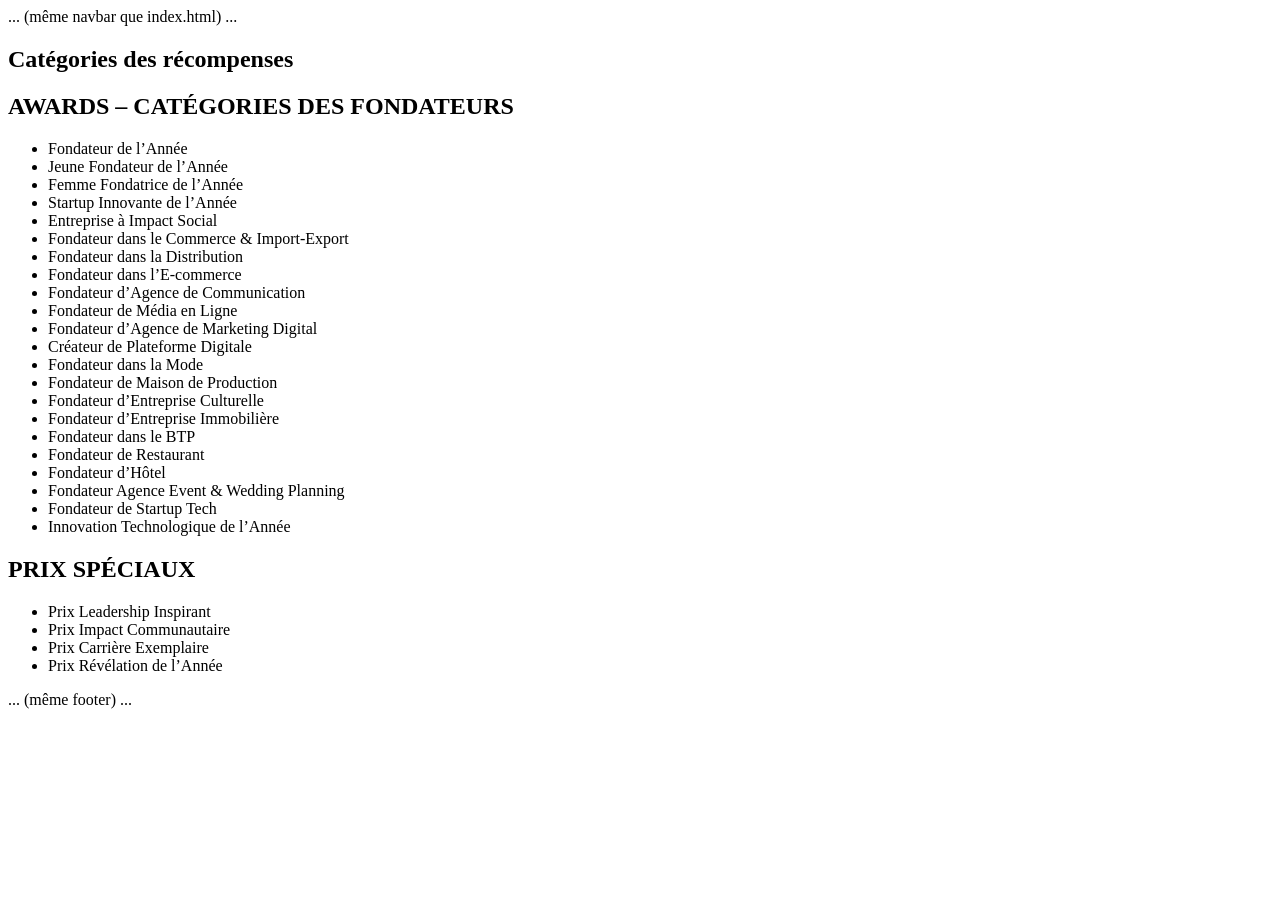
==== categories.html @ 62ddfc09 "Add files via upload" ====
<!DOCTYPE html>
<html lang="fr">
<head>
    <meta charset="UTF-8">
    <meta name="viewport" content="width=device-width, initial-scale=1.0">
    <title>Catégories - Founder Impact Awards RDC</title>
    <link rel="stylesheet" href="css/style.css">
    <link href="https://fonts.googleapis.com/css2?family=Poppins:wght@300;400;600;700&display=swap" rel="stylesheet">
</head>
<body>
    <header>... (même navbar que index.html) ...</header>

    <main>
        <section class="categories">
            <h1>Catégories des récompenses</h1>
            
            <h2>AWARDS – CATÉGORIES DES FONDATEURS</h2>
            <ul>
                <li>Fondateur de l’Année</li>
                <li>Jeune Fondateur de l’Année</li>
                <li>Femme Fondatrice de l’Année</li>
                <li>Startup Innovante de l’Année</li>
                <li>Entreprise à Impact Social</li>
                <li>Fondateur dans le Commerce & Import-Export</li>
                <li>Fondateur dans la Distribution</li>
                <li>Fondateur dans l’E-commerce</li>
                <li>Fondateur d’Agence de Communication</li>
                <li>Fondateur de Média en Ligne</li>
                <li>Fondateur d’Agence de Marketing Digital</li>
                <li>Créateur de Plateforme Digitale</li>
                <li>Fondateur dans la Mode</li>
                <li>Fondateur de Maison de Production</li>
                <li>Fondateur d’Entreprise Culturelle</li>
                <li>Fondateur d’Entreprise Immobilière</li>
                <li>Fondateur dans le BTP</li>
                <li>Fondateur de Restaurant</li>
                <li>Fondateur d’Hôtel</li>
                <li>Fondateur Agence Event & Wedding Planning</li>
                <li>Fondateur de Startup Tech</li>
                <li>Innovation Technologique de l’Année</li>
            </ul>

            <h2>PRIX SPÉCIAUX</h2>
            <ul>
                <li>Prix Leadership Inspirant</li>
                <li>Prix Impact Communautaire</li>
                <li>Prix Carrière Exemplaire</li>
                <li>Prix Révélation de l’Année</li>
            </ul>
        </section>
    </main>

    <footer>... (même footer) ...</footer>
    <script src="js/main.js"></script>
</body>
</html>
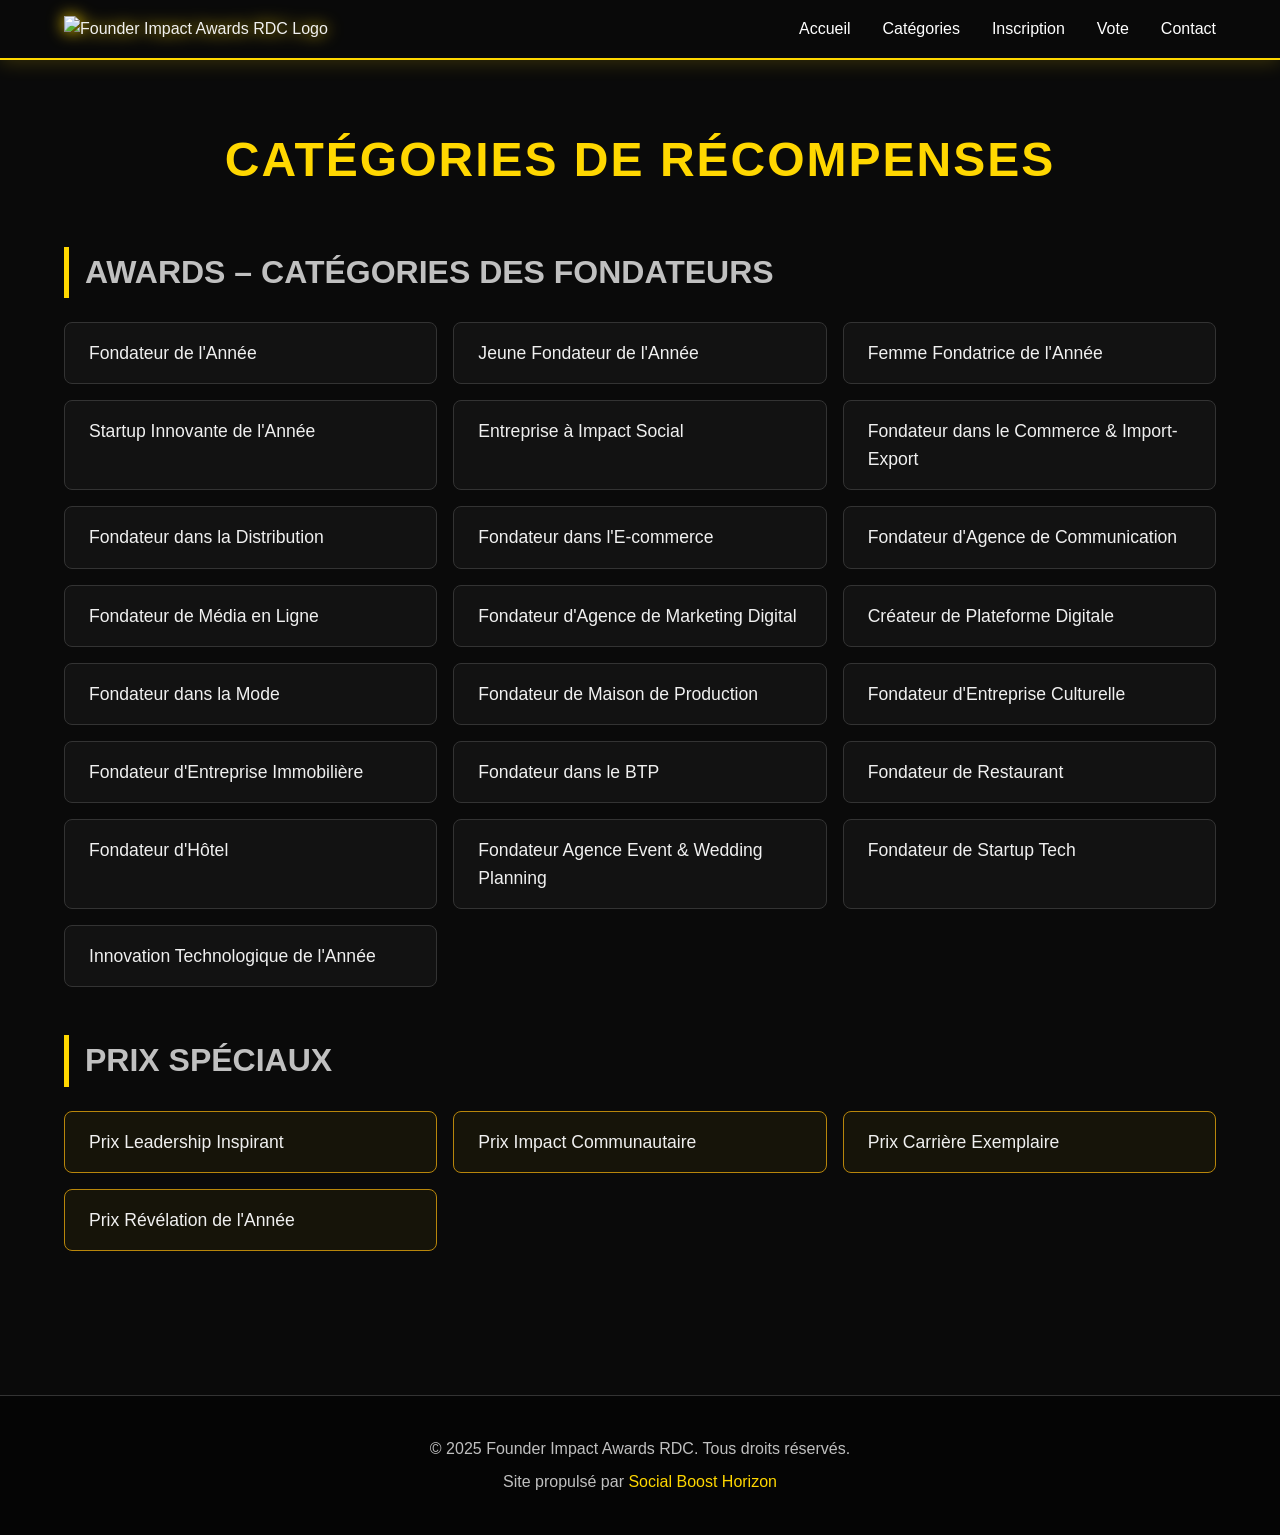
==== commit 612e9fed: "Add files via upload" ====
--- a/categories.html
+++ b/categories.html
@@ -4,53 +4,279 @@
     <meta charset="UTF-8">
     <meta name="viewport" content="width=device-width, initial-scale=1.0">
     <title>Catégories - Founder Impact Awards RDC</title>
-    <link rel="stylesheet" href="css/style.css">
-    <link href="https://fonts.googleapis.com/css2?family=Poppins:wght@300;400;600;700&display=swap" rel="stylesheet">
+    <!-- Firebase SDK -->
+    <script src="https://www.gstatic.com/firebasejs/9.6.1/firebase-app-compat.js"></script>
+    <script src="https://www.gstatic.com/firebasejs/9.6.1/firebase-database-compat.js"></script>
+    <script src="https://www.gstatic.com/firebasejs/9.6.1/firebase-storage-compat.js"></script>
+    <style>
+        /* Même style que index.html, avec quelques ajustements */
+        * {
+            margin: 0;
+            padding: 0;
+            box-sizing: border-box;
+        }
+
+        body {
+            font-family: 'Segoe UI', Tahoma, Geneva, Verdana, sans-serif;
+            background: #0a0a0a;
+            color: #f0f0f0;
+            line-height: 1.6;
+        }
+
+        .navbar {
+            display: flex;
+            justify-content: space-between;
+            align-items: center;
+            padding: 1rem 5%;
+            background: rgba(10, 10, 10, 0.95);
+            backdrop-filter: blur(10px);
+            position: fixed;
+            width: 100%;
+            top: 0;
+            z-index: 1000;
+            border-bottom: 2px solid #FFD700;
+            box-shadow: 0 2px 20px rgba(255, 215, 0, 0.2);
+        }
+
+        .logo img {
+            height: 50px;
+            filter: drop-shadow(0 0 8px gold);
+        }
+
+        .nav-links {
+            display: flex;
+            list-style: none;
+        }
+
+        .nav-links li {
+            margin-left: 2rem;
+        }
+
+        .nav-links a {
+            color: #fff;
+            text-decoration: none;
+            font-weight: 500;
+            transition: color 0.3s, text-shadow 0.3s;
+            position: relative;
+        }
+
+        .nav-links a:hover {
+            color: #FFD700;
+            text-shadow: 0 0 8px rgba(255, 215, 0, 0.5);
+        }
+
+        .nav-links a::after {
+            content: '';
+            position: absolute;
+            bottom: -5px;
+            left: 0;
+            width: 0%;
+            height: 2px;
+            background: #FFD700;
+            transition: width 0.3s;
+        }
+
+        .nav-links a:hover::after {
+            width: 100%;
+        }
+
+        .burger {
+            display: none;
+            flex-direction: column;
+            cursor: pointer;
+        }
+
+        .burger div {
+            width: 25px;
+            height: 3px;
+            background: #FFD700;
+            margin: 3px 0;
+            transition: 0.3s;
+        }
+
+        main {
+            margin-top: 90px;
+            padding: 2rem 5%;
+        }
+
+        h1 {
+            font-size: 3rem;
+            color: #FFD700;
+            text-align: center;
+            margin-bottom: 2rem;
+            text-transform: uppercase;
+            letter-spacing: 2px;
+        }
+
+        h2 {
+            font-size: 2rem;
+            color: #C0C0C0;
+            margin: 3rem 0 1.5rem;
+            border-left: 5px solid #FFD700;
+            padding-left: 1rem;
+        }
+
+        .categories-list {
+            display: grid;
+            grid-template-columns: repeat(auto-fill, minmax(300px, 1fr));
+            gap: 1rem;
+            margin-bottom: 3rem;
+        }
+
+        .category-item {
+            background: rgba(255,255,255,0.03);
+            padding: 1rem 1.5rem;
+            border-radius: 8px;
+            border: 1px solid #333;
+            transition: all 0.3s;
+            font-size: 1.1rem;
+            color: #f0f0f0;
+        }
+
+        .category-item:hover {
+            border-color: #FFD700;
+            transform: translateX(5px);
+            box-shadow: 0 5px 15px rgba(255,215,0,0.1);
+        }
+
+        .special {
+            background: rgba(255,215,0,0.05);
+            border-color: #B8860B;
+        }
+
+        footer {
+            background: #050505;
+            padding: 2rem 5%;
+            text-align: center;
+            border-top: 1px solid #333;
+            margin-top: 4rem;
+        }
+
+        footer p {
+            color: #C0C0C0;
+            margin: 0.5rem 0;
+        }
+
+        footer a {
+            color: #FFD700;
+            text-decoration: none;
+        }
+
+        @media (max-width: 768px) {
+            .nav-links {
+                display: none;
+                flex-direction: column;
+                width: 100%;
+                background: rgba(10, 10, 10, 0.98);
+                position: absolute;
+                top: 70px;
+                left: 0;
+                padding: 2rem;
+                border-bottom: 2px solid #FFD700;
+            }
+            .nav-links.active {
+                display: flex;
+            }
+            .nav-links li {
+                margin: 1rem 0;
+            }
+            .burger {
+                display: flex;
+            }
+            h1 {
+                font-size: 2rem;
+            }
+        }
+    </style>
 </head>
 <body>
-    <header>... (même navbar que index.html) ...</header>
+    <nav class="navbar">
+        <div class="logo">
+            <img src="https://raw.githubusercontent.com/exaucenapopolo/Funder-impact-Drc/refs/heads/main/IMG-20260314-WA0050.jpg" alt="Founder Impact Awards RDC Logo">
+        </div>
+        <ul class="nav-links">
+            <li><a href="index.html">Accueil</a></li>
+            <li><a href="categories.html">Catégories</a></li>
+            <li><a href="register.html">Inscription</a></li>
+            <li><a href="vote.html">Vote</a></li>
+            <li><a href="contact.html">Contact</a></li>
+        </ul>
+        <div class="burger">
+            <div></div>
+            <div></div>
+            <div></div>
+        </div>
+    </nav>
 
     <main>
-        <section class="categories">
-            <h1>Catégories des récompenses</h1>
-            
-            <h2>AWARDS – CATÉGORIES DES FONDATEURS</h2>
-            <ul>
-                <li>Fondateur de l’Année</li>
-                <li>Jeune Fondateur de l’Année</li>
-                <li>Femme Fondatrice de l’Année</li>
-                <li>Startup Innovante de l’Année</li>
-                <li>Entreprise à Impact Social</li>
-                <li>Fondateur dans le Commerce & Import-Export</li>
-                <li>Fondateur dans la Distribution</li>
-                <li>Fondateur dans l’E-commerce</li>
-                <li>Fondateur d’Agence de Communication</li>
-                <li>Fondateur de Média en Ligne</li>
-                <li>Fondateur d’Agence de Marketing Digital</li>
-                <li>Créateur de Plateforme Digitale</li>
-                <li>Fondateur dans la Mode</li>
-                <li>Fondateur de Maison de Production</li>
-                <li>Fondateur d’Entreprise Culturelle</li>
-                <li>Fondateur d’Entreprise Immobilière</li>
-                <li>Fondateur dans le BTP</li>
-                <li>Fondateur de Restaurant</li>
-                <li>Fondateur d’Hôtel</li>
-                <li>Fondateur Agence Event & Wedding Planning</li>
-                <li>Fondateur de Startup Tech</li>
-                <li>Innovation Technologique de l’Année</li>
-            </ul>
-
-            <h2>PRIX SPÉCIAUX</h2>
-            <ul>
-                <li>Prix Leadership Inspirant</li>
-                <li>Prix Impact Communautaire</li>
-                <li>Prix Carrière Exemplaire</li>
-                <li>Prix Révélation de l’Année</li>
-            </ul>
-        </section>
+        <h1>Catégories de récompenses</h1>
+
+        <h2>AWARDS – CATÉGORIES DES FONDATEURS</h2>
+        <div class="categories-list">
+            <div class="category-item">Fondateur de l'Année</div>
+            <div class="category-item">Jeune Fondateur de l'Année</div>
+            <div class="category-item">Femme Fondatrice de l'Année</div>
+            <div class="category-item">Startup Innovante de l'Année</div>
+            <div class="category-item">Entreprise à Impact Social</div>
+            <div class="category-item">Fondateur dans le Commerce & Import-Export</div>
+            <div class="category-item">Fondateur dans la Distribution</div>
+            <div class="category-item">Fondateur dans l'E-commerce</div>
+            <div class="category-item">Fondateur d'Agence de Communication</div>
+            <div class="category-item">Fondateur de Média en Ligne</div>
+            <div class="category-item">Fondateur d'Agence de Marketing Digital</div>
+            <div class="category-item">Créateur de Plateforme Digitale</div>
+            <div class="category-item">Fondateur dans la Mode</div>
+            <div class="category-item">Fondateur de Maison de Production</div>
+            <div class="category-item">Fondateur d'Entreprise Culturelle</div>
+            <div class="category-item">Fondateur d'Entreprise Immobilière</div>
+            <div class="category-item">Fondateur dans le BTP</div>
+            <div class="category-item">Fondateur de Restaurant</div>
+            <div class="category-item">Fondateur d'Hôtel</div>
+            <div class="category-item">Fondateur Agence Event & Wedding Planning</div>
+            <div class="category-item">Fondateur de Startup Tech</div>
+            <div class="category-item">Innovation Technologique de l'Année</div>
+        </div>
+
+        <h2>PRIX SPÉCIAUX</h2>
+        <div class="categories-list">
+            <div class="category-item special">Prix Leadership Inspirant</div>
+            <div class="category-item special">Prix Impact Communautaire</div>
+            <div class="category-item special">Prix Carrière Exemplaire</div>
+            <div class="category-item special">Prix Révélation de l'Année</div>
+        </div>
     </main>
 
-    <footer>... (même footer) ...</footer>
-    <script src="js/main.js"></script>
+    <footer>
+        <p>&copy; 2025 Founder Impact Awards RDC. Tous droits réservés.</p>
+        <p>Site propulsé par <a href="https://socialboosthorizon.com" target="_blank">Social Boost Horizon</a></p>
+    </footer>
+
+    <script>
+        // Menu burger
+        const burger = document.querySelector('.burger');
+        const navLinks = document.querySelector('.nav-links');
+        burger.addEventListener('click', () => {
+            navLinks.classList.toggle('active');
+        });
+
+        document.querySelectorAll('.nav-links a').forEach(link => {
+            link.addEventListener('click', () => {
+                navLinks.classList.remove('active');
+            });
+        });
+
+        // Firebase initialization
+        const firebaseConfig = {
+            apiKey: "AIzaSyDh8Py9swpazGO0_ZBA9x4AxbWLvLM3zdE",
+            authDomain: "monsiteweb-beaee.firebaseapp.com",
+            databaseURL: "https://monsiteweb-beaee-default-rtdb.firebaseio.com",
+            projectId: "monsiteweb-beaee",
+            storageBucket: "monsiteweb-beaee.firebasestorage.app",
+            messagingSenderId: "847850292961",
+            appId: "1:847850292961:web:a12f2e12384863bac119a0",
+            measurementId: "G-WVQ4PKQLQP"
+        };
+        firebase.initializeApp(firebaseConfig);
+    </script>
 </body>
 </html>
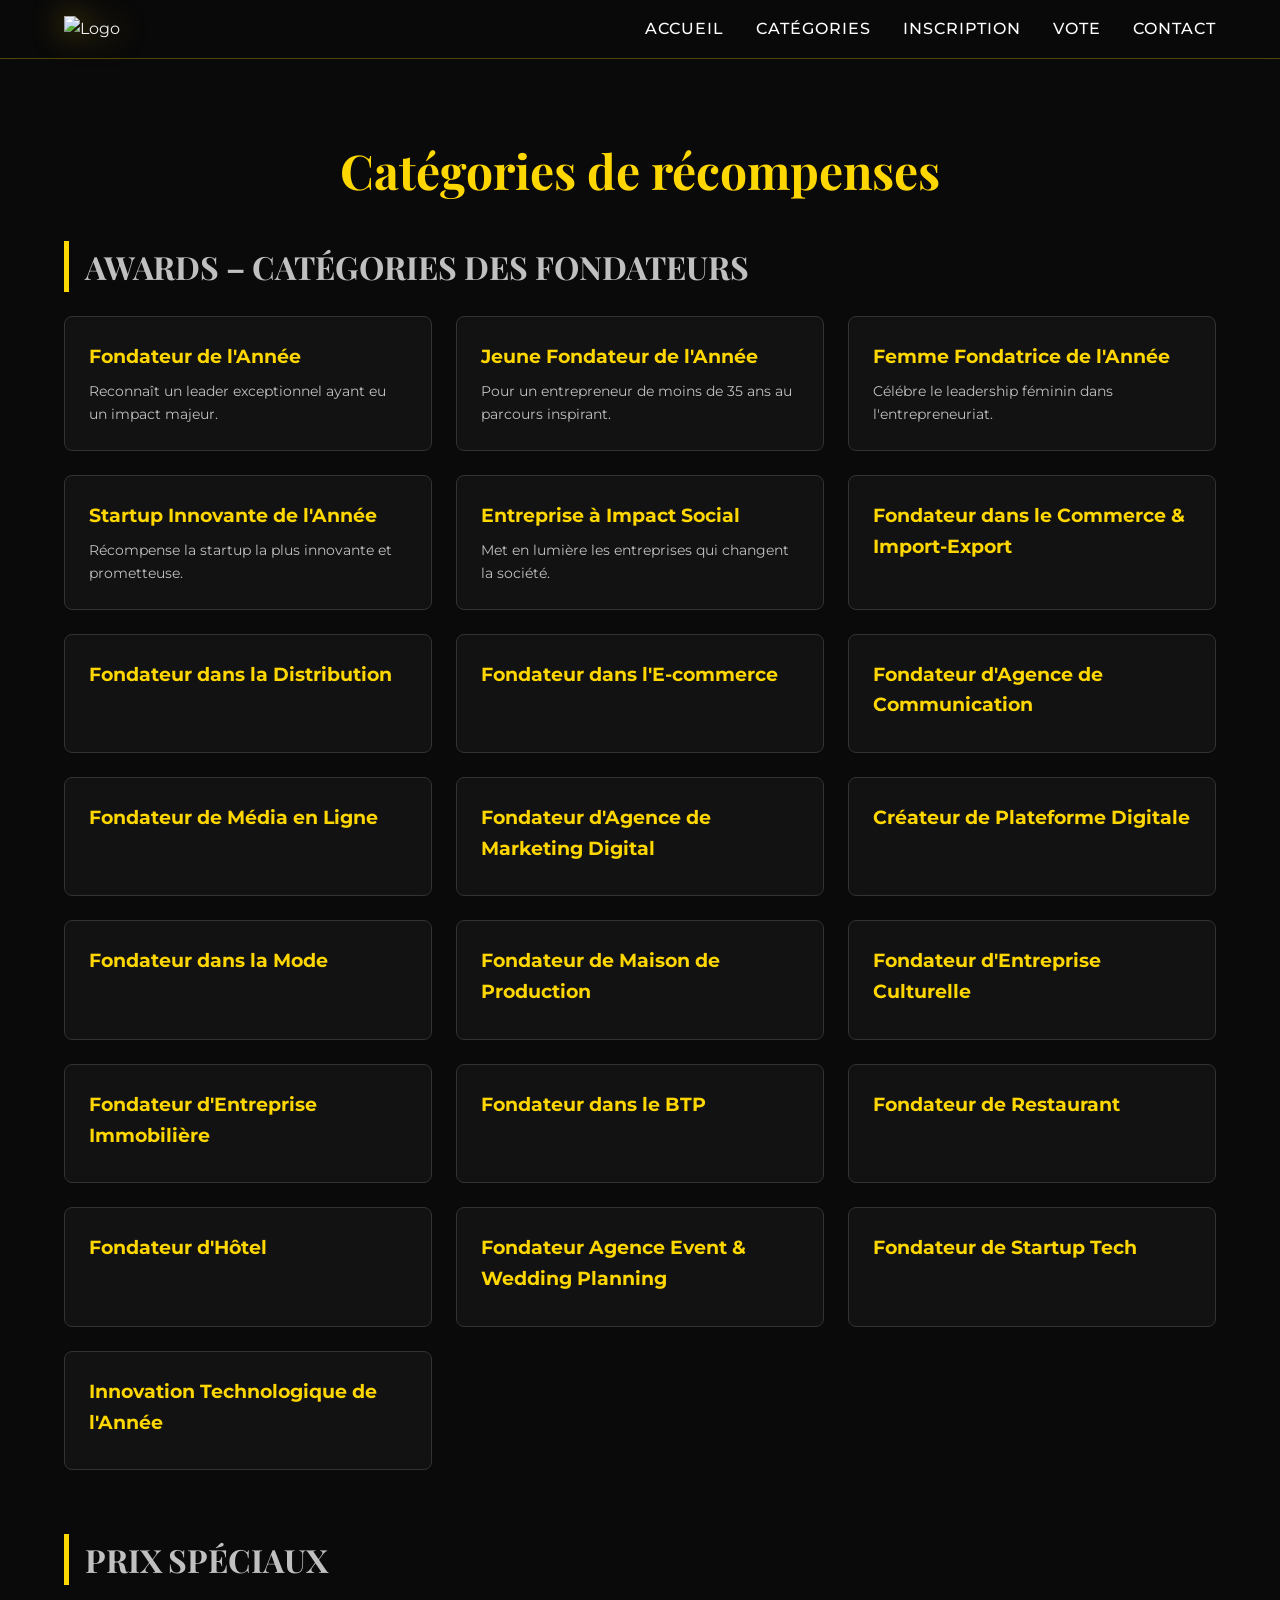
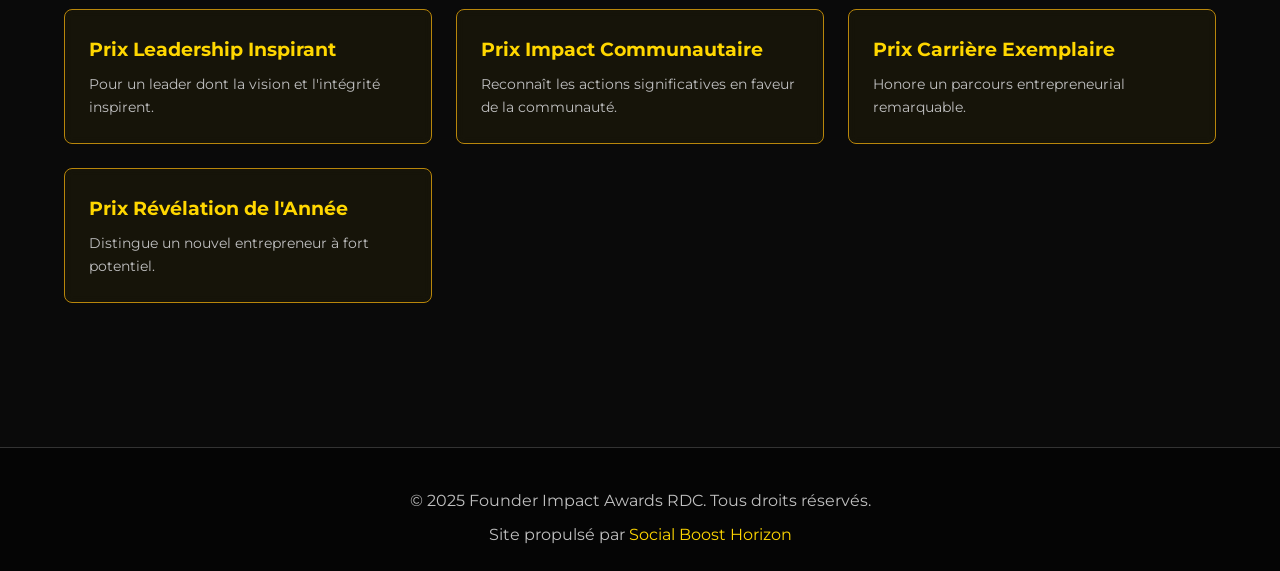
==== commit 97df64d6: "Add files via upload" ====
--- a/categories.html
+++ b/categories.html
@@ -6,10 +6,13 @@
     <title>Catégories - Founder Impact Awards RDC</title>
     <!-- Firebase SDK -->
     <script src="https://www.gstatic.com/firebasejs/9.6.1/firebase-app-compat.js"></script>
+    <script src="https://www.gstatic.com/firebasejs/9.6.1/firebase-auth-compat.js"></script>
     <script src="https://www.gstatic.com/firebasejs/9.6.1/firebase-database-compat.js"></script>
     <script src="https://www.gstatic.com/firebasejs/9.6.1/firebase-storage-compat.js"></script>
+    <link href="https://fonts.googleapis.com/css2?family=Playfair+Display:wght@400;700;900&family=Montserrat:wght@300;400;600;700&display=swap" rel="stylesheet">
+    <link rel="stylesheet" href="https://cdnjs.cloudflare.com/ajax/libs/font-awesome/6.0.0-beta3/css/all.min.css">
     <style>
-        /* Même style que index.html, avec quelques ajustements */
+        /* Styles généraux (similaires à index.html) */
         * {
             margin: 0;
             padding: 0;
@@ -17,8 +20,8 @@
         }
 
         body {
-            font-family: 'Segoe UI', Tahoma, Geneva, Verdana, sans-serif;
-            background: #0a0a0a;
+            font-family: 'Montserrat', sans-serif;
+            background-color: #0a0a0a;
             color: #f0f0f0;
             line-height: 1.6;
         }
@@ -28,44 +31,37 @@
             justify-content: space-between;
             align-items: center;
             padding: 1rem 5%;
-            background: rgba(10, 10, 10, 0.95);
+            background: rgba(10, 10, 10, 0.85);
             backdrop-filter: blur(10px);
             position: fixed;
             width: 100%;
             top: 0;
             z-index: 1000;
-            border-bottom: 2px solid #FFD700;
-            box-shadow: 0 2px 20px rgba(255, 215, 0, 0.2);
+            border-bottom: 1px solid rgba(255, 215, 0, 0.3);
         }
 
         .logo img {
-            height: 50px;
-            filter: drop-shadow(0 0 8px gold);
+            height: 60px;
+            filter: drop-shadow(0 0 15px rgba(255, 215, 0, 0.5));
         }
 
         .nav-links {
             display: flex;
             list-style: none;
-        }
-
-        .nav-links li {
-            margin-left: 2rem;
+            gap: 2rem;
         }
 
         .nav-links a {
             color: #fff;
             text-decoration: none;
             font-weight: 500;
-            transition: color 0.3s, text-shadow 0.3s;
+            text-transform: uppercase;
+            letter-spacing: 1px;
+            transition: color 0.3s;
             position: relative;
         }
 
-        .nav-links a:hover {
-            color: #FFD700;
-            text-shadow: 0 0 8px rgba(255, 215, 0, 0.5);
-        }
-
-        .nav-links a::after {
+        .nav-links a::before {
             content: '';
             position: absolute;
             bottom: -5px;
@@ -76,7 +72,11 @@
             transition: width 0.3s;
         }
 
-        .nav-links a:hover::after {
+        .nav-links a:hover {
+            color: #FFD700;
+        }
+
+        .nav-links a:hover::before {
             width: 100%;
         }
 
@@ -91,65 +91,77 @@
             height: 3px;
             background: #FFD700;
             margin: 3px 0;
-            transition: 0.3s;
         }
 
         main {
-            margin-top: 90px;
+            margin-top: 100px;
             padding: 2rem 5%;
         }
 
         h1 {
+            font-family: 'Playfair Display', serif;
             font-size: 3rem;
             color: #FFD700;
+            margin-bottom: 2rem;
             text-align: center;
-            margin-bottom: 2rem;
-            text-transform: uppercase;
-            letter-spacing: 2px;
-        }
-
-        h2 {
+        }
+
+        .categories-section {
+            margin-bottom: 4rem;
+        }
+
+        .categories-section h2 {
+            font-family: 'Playfair Display', serif;
             font-size: 2rem;
             color: #C0C0C0;
-            margin: 3rem 0 1.5rem;
+            margin-bottom: 1.5rem;
             border-left: 5px solid #FFD700;
             padding-left: 1rem;
         }
 
-        .categories-list {
+        .categories-grid {
             display: grid;
-            grid-template-columns: repeat(auto-fill, minmax(300px, 1fr));
-            gap: 1rem;
-            margin-bottom: 3rem;
-        }
-
-        .category-item {
-            background: rgba(255,255,255,0.03);
-            padding: 1rem 1.5rem;
+            grid-template-columns: repeat(auto-fill, minmax(280px, 1fr));
+            gap: 1.5rem;
+        }
+
+        .category-card {
+            background: rgba(20,20,20,0.8);
+            border: 1px solid #333;
             border-radius: 8px;
-            border: 1px solid #333;
+            padding: 1.5rem;
             transition: all 0.3s;
-            font-size: 1.1rem;
-            color: #f0f0f0;
-        }
-
-        .category-item:hover {
+            backdrop-filter: blur(5px);
+        }
+
+        .category-card:hover {
             border-color: #FFD700;
-            transform: translateX(5px);
-            box-shadow: 0 5px 15px rgba(255,215,0,0.1);
-        }
-
-        .special {
+            transform: translateY(-5px);
+            box-shadow: 0 10px 20px rgba(255,215,0,0.2);
+        }
+
+        .category-card h3 {
+            color: #FFD700;
+            margin-bottom: 0.5rem;
+            font-size: 1.2rem;
+        }
+
+        .category-card p {
+            color: #C0C0C0;
+            font-size: 0.9rem;
+        }
+
+        .special .category-card {
             background: rgba(255,215,0,0.05);
             border-color: #B8860B;
         }
 
         footer {
             background: #050505;
-            padding: 2rem 5%;
+            padding: 2rem 5% 1rem;
             text-align: center;
             border-top: 1px solid #333;
-            margin-top: 4rem;
+            margin-top: 3rem;
         }
 
         footer p {
@@ -167,7 +179,7 @@
                 display: none;
                 flex-direction: column;
                 width: 100%;
-                background: rgba(10, 10, 10, 0.98);
+                background: rgba(10,10,10,0.98);
                 position: absolute;
                 top: 70px;
                 left: 0;
@@ -177,9 +189,6 @@
             .nav-links.active {
                 display: flex;
             }
-            .nav-links li {
-                margin: 1rem 0;
-            }
             .burger {
                 display: flex;
             }
@@ -192,7 +201,7 @@
 <body>
     <nav class="navbar">
         <div class="logo">
-            <img src="https://raw.githubusercontent.com/exaucenapopolo/Funder-impact-Drc/refs/heads/main/IMG-20260314-WA0050.jpg" alt="Founder Impact Awards RDC Logo">
+            <img src="https://raw.githubusercontent.com/exaucenapopolo/Funder-impact-Drc/refs/heads/main/IMG-20260314-WA0050.jpg" alt="Logo">
         </div>
         <ul class="nav-links">
             <li><a href="index.html">Accueil</a></li>
@@ -211,38 +220,42 @@
     <main>
         <h1>Catégories de récompenses</h1>
 
-        <h2>AWARDS – CATÉGORIES DES FONDATEURS</h2>
-        <div class="categories-list">
-            <div class="category-item">Fondateur de l'Année</div>
-            <div class="category-item">Jeune Fondateur de l'Année</div>
-            <div class="category-item">Femme Fondatrice de l'Année</div>
-            <div class="category-item">Startup Innovante de l'Année</div>
-            <div class="category-item">Entreprise à Impact Social</div>
-            <div class="category-item">Fondateur dans le Commerce & Import-Export</div>
-            <div class="category-item">Fondateur dans la Distribution</div>
-            <div class="category-item">Fondateur dans l'E-commerce</div>
-            <div class="category-item">Fondateur d'Agence de Communication</div>
-            <div class="category-item">Fondateur de Média en Ligne</div>
-            <div class="category-item">Fondateur d'Agence de Marketing Digital</div>
-            <div class="category-item">Créateur de Plateforme Digitale</div>
-            <div class="category-item">Fondateur dans la Mode</div>
-            <div class="category-item">Fondateur de Maison de Production</div>
-            <div class="category-item">Fondateur d'Entreprise Culturelle</div>
-            <div class="category-item">Fondateur d'Entreprise Immobilière</div>
-            <div class="category-item">Fondateur dans le BTP</div>
-            <div class="category-item">Fondateur de Restaurant</div>
-            <div class="category-item">Fondateur d'Hôtel</div>
-            <div class="category-item">Fondateur Agence Event & Wedding Planning</div>
-            <div class="category-item">Fondateur de Startup Tech</div>
-            <div class="category-item">Innovation Technologique de l'Année</div>
-        </div>
-
-        <h2>PRIX SPÉCIAUX</h2>
-        <div class="categories-list">
-            <div class="category-item special">Prix Leadership Inspirant</div>
-            <div class="category-item special">Prix Impact Communautaire</div>
-            <div class="category-item special">Prix Carrière Exemplaire</div>
-            <div class="category-item special">Prix Révélation de l'Année</div>
+        <div class="categories-section">
+            <h2>AWARDS – CATÉGORIES DES FONDATEURS</h2>
+            <div class="categories-grid">
+                <div class="category-card"><h3>Fondateur de l'Année</h3><p>Reconnaît un leader exceptionnel ayant eu un impact majeur.</p></div>
+                <div class="category-card"><h3>Jeune Fondateur de l'Année</h3><p>Pour un entrepreneur de moins de 35 ans au parcours inspirant.</p></div>
+                <div class="category-card"><h3>Femme Fondatrice de l'Année</h3><p>Célébre le leadership féminin dans l'entrepreneuriat.</p></div>
+                <div class="category-card"><h3>Startup Innovante de l'Année</h3><p>Récompense la startup la plus innovante et prometteuse.</p></div>
+                <div class="category-card"><h3>Entreprise à Impact Social</h3><p>Met en lumière les entreprises qui changent la société.</p></div>
+                <div class="category-card"><h3>Fondateur dans le Commerce & Import-Export</h3></div>
+                <div class="category-card"><h3>Fondateur dans la Distribution</h3></div>
+                <div class="category-card"><h3>Fondateur dans l'E-commerce</h3></div>
+                <div class="category-card"><h3>Fondateur d'Agence de Communication</h3></div>
+                <div class="category-card"><h3>Fondateur de Média en Ligne</h3></div>
+                <div class="category-card"><h3>Fondateur d'Agence de Marketing Digital</h3></div>
+                <div class="category-card"><h3>Créateur de Plateforme Digitale</h3></div>
+                <div class="category-card"><h3>Fondateur dans la Mode</h3></div>
+                <div class="category-card"><h3>Fondateur de Maison de Production</h3></div>
+                <div class="category-card"><h3>Fondateur d'Entreprise Culturelle</h3></div>
+                <div class="category-card"><h3>Fondateur d'Entreprise Immobilière</h3></div>
+                <div class="category-card"><h3>Fondateur dans le BTP</h3></div>
+                <div class="category-card"><h3>Fondateur de Restaurant</h3></div>
+                <div class="category-card"><h3>Fondateur d'Hôtel</h3></div>
+                <div class="category-card"><h3>Fondateur Agence Event & Wedding Planning</h3></div>
+                <div class="category-card"><h3>Fondateur de Startup Tech</h3></div>
+                <div class="category-card"><h3>Innovation Technologique de l'Année</h3></div>
+            </div>
+        </div>
+
+        <div class="categories-section special">
+            <h2>PRIX SPÉCIAUX</h2>
+            <div class="categories-grid">
+                <div class="category-card"><h3>Prix Leadership Inspirant</h3><p>Pour un leader dont la vision et l'intégrité inspirent.</p></div>
+                <div class="category-card"><h3>Prix Impact Communautaire</h3><p>Reconnaît les actions significatives en faveur de la communauté.</p></div>
+                <div class="category-card"><h3>Prix Carrière Exemplaire</h3><p>Honore un parcours entrepreneurial remarquable.</p></div>
+                <div class="category-card"><h3>Prix Révélation de l'Année</h3><p>Distingue un nouvel entrepreneur à fort potentiel.</p></div>
+            </div>
         </div>
     </main>
 
@@ -252,20 +265,6 @@
     </footer>
 
     <script>
-        // Menu burger
-        const burger = document.querySelector('.burger');
-        const navLinks = document.querySelector('.nav-links');
-        burger.addEventListener('click', () => {
-            navLinks.classList.toggle('active');
-        });
-
-        document.querySelectorAll('.nav-links a').forEach(link => {
-            link.addEventListener('click', () => {
-                navLinks.classList.remove('active');
-            });
-        });
-
-        // Firebase initialization
         const firebaseConfig = {
             apiKey: "AIzaSyDh8Py9swpazGO0_ZBA9x4AxbWLvLM3zdE",
             authDomain: "monsiteweb-beaee.firebaseapp.com",
@@ -277,6 +276,17 @@
             measurementId: "G-WVQ4PKQLQP"
         };
         firebase.initializeApp(firebaseConfig);
+
+        const burger = document.querySelector('.burger');
+        const navLinks = document.querySelector('.nav-links');
+        burger.addEventListener('click', () => {
+            navLinks.classList.toggle('active');
+        });
+        document.querySelectorAll('.nav-links a').forEach(link => {
+            link.addEventListener('click', () => {
+                navLinks.classList.remove('active');
+            });
+        });
     </script>
 </body>
 </html>
